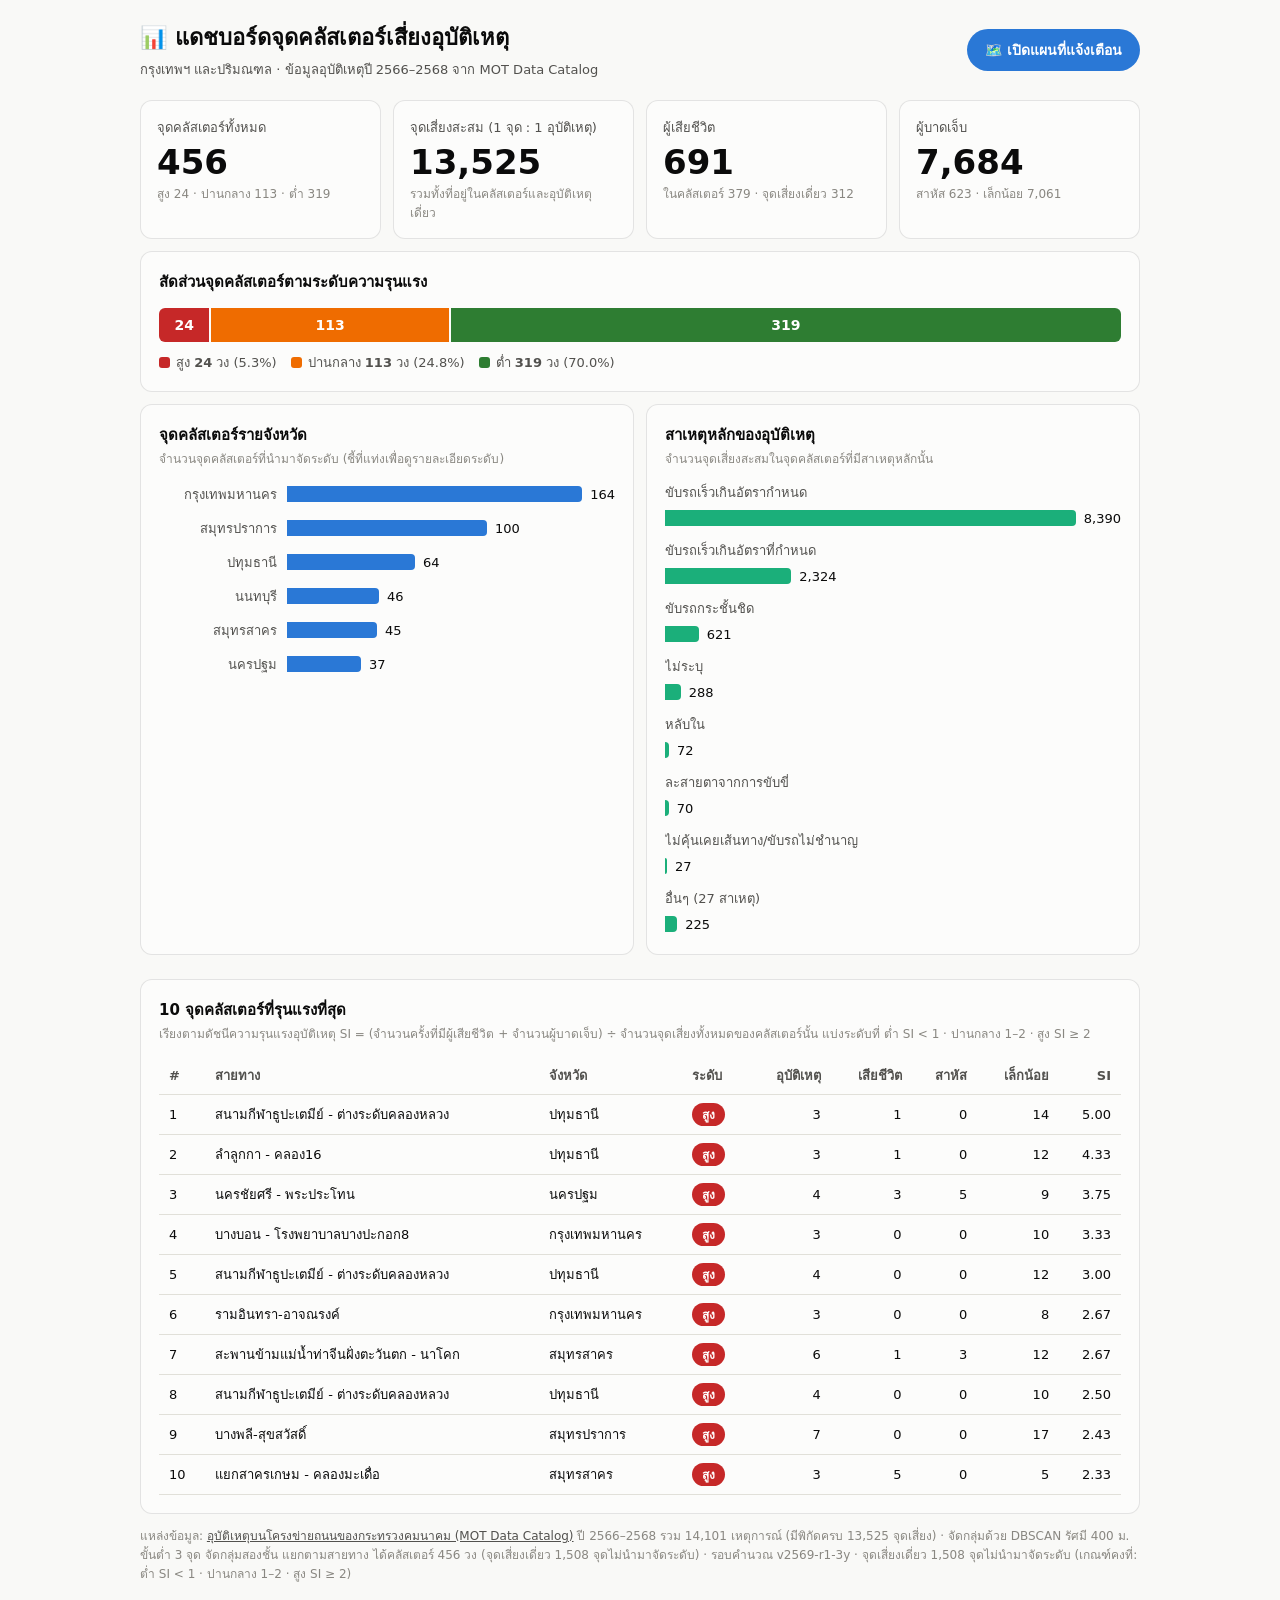
==== dashboard.html @ 395b98d1 "เปลี่ยนมาใช้ข้อมูล 3 ปีเป็นชุดเดียวของระบบ และอธิบายเกณฑ์แบ่งระดับใหม่ เว็บเหลือแผนที่เดียวใช้ข้อมูล" ====
<!DOCTYPE html>
<html lang="th">
<head>
  <meta charset="UTF-8">
  <meta name="viewport" content="width=device-width, initial-scale=1.0">
  <title>แดชบอร์ดจุดคลัสเตอร์เสี่ยงอุบัติเหตุ — กรุงเทพฯ และปริมณฑล</title>
  <link rel="stylesheet" href="css/dashboard.css">
  <!--
    ชุดข้อมูลที่ใช้: รอบ 3 ปี 2566-2568 (v2569-r1-3y, 456 คลัสเตอร์)
    ต้องตั้งค่าก่อนโหลด dashboard.js
  -->
  <script>
    window.RISK_DATA_URL = "data/risk_points_bkk_metro_3y.geojson";
  </script>
</head>
<body>
  <header class="page-header">
    <div>
      <h1>📊 แดชบอร์ดจุดคลัสเตอร์เสี่ยงอุบัติเหตุ</h1>
      <p class="subtitle">กรุงเทพฯ และปริมณฑล · ข้อมูลอุบัติเหตุปี 2566–2568 จาก MOT Data Catalog</p>
    </div>
    <a class="btn-map" href="index.html">🗺️ เปิดแผนที่แจ้งเตือน</a>
  </header>

  <main id="dashboard" class="hidden">
    <!-- แถว KPI -->
    <section class="kpi-row">
      <div class="stat-tile">
        <div class="stat-label">จุดคลัสเตอร์ทั้งหมด</div>
        <div class="stat-value" id="kpi-zones">–</div>
        <div class="stat-sub" id="kpi-zones-sub"></div>
      </div>
      <div class="stat-tile">
        <div class="stat-label">จุดเสี่ยงสะสม (1 จุด : 1 อุบัติเหตุ)</div>
        <div class="stat-value" id="kpi-accidents">–</div>
        <div class="stat-sub">รวมทั้งที่อยู่ในคลัสเตอร์และอุบัติเหตุเดี่ยว</div>
      </div>
      <div class="stat-tile">
        <div class="stat-label">ผู้เสียชีวิต</div>
        <div class="stat-value" id="kpi-deaths">–</div>
        <div class="stat-sub" id="kpi-deaths-sub"></div>
      </div>
      <div class="stat-tile">
        <div class="stat-label">ผู้บาดเจ็บ</div>
        <div class="stat-value" id="kpi-injured">–</div>
        <div class="stat-sub" id="kpi-injured-sub"></div>
      </div>
    </section>

    <!-- สัดส่วนระดับความเสี่ยง -->
    <section class="card">
      <h2>สัดส่วนจุดคลัสเตอร์ตามระดับความรุนแรง</h2>
      <div class="level-bar" id="level-bar"></div>
      <div class="legend" id="level-legend"></div>
    </section>

    <div class="two-col">
      <!-- จุดคลัสเตอร์รายจังหวัด -->
      <section class="card">
        <h2>จุดคลัสเตอร์รายจังหวัด</h2>
        <p class="card-note">จำนวนจุดคลัสเตอร์ที่นำมาจัดระดับ (ชี้ที่แท่งเพื่อดูรายละเอียดระดับ)</p>
        <div class="bar-chart" id="province-chart"></div>
      </section>

      <!-- สาเหตุยอดฮิต -->
      <section class="card">
        <h2>สาเหตุหลักของอุบัติเหตุ</h2>
        <p class="card-note">จำนวนจุดเสี่ยงสะสมในจุดคลัสเตอร์ที่มีสาเหตุหลักนั้น</p>
        <div class="bar-chart bar-chart--stacked-label" id="cause-chart"></div>
      </section>
    </div>

    <!-- ตาราง 10 อันดับ -->
    <section class="card">
      <h2>10 จุดคลัสเตอร์ที่รุนแรงที่สุด</h2>
      <p class="card-note">เรียงตามดัชนีความรุนแรงอุบัติเหตุ SI = (จำนวนครั้งที่มีผู้เสียชีวิต + จำนวนผู้บาดเจ็บ) ÷ จำนวนจุดเสี่ยงทั้งหมดของคลัสเตอร์นั้น แบ่งระดับที่ ต่ำ SI &lt; 1 · ปานกลาง 1–2 · สูง SI ≥ 2</p>
      <div class="table-wrap">
        <table id="top-table">
          <thead>
            <tr>
              <th>#</th><th>สายทาง</th><th>จังหวัด</th><th>ระดับ</th>
              <th class="num">อุบัติเหตุ</th><th class="num">เสียชีวิต</th>
              <th class="num">สาหัส</th><th class="num">เล็กน้อย</th><th class="num">SI</th>
            </tr>
          </thead>
          <tbody></tbody>
        </table>
      </div>
    </section>

    <footer class="page-footer">
      แหล่งข้อมูล: <a href="https://datagov.mot.go.th/dataset/roadaccident" target="_blank" rel="noopener">
      อุบัติเหตุบนโครงข่ายถนนของกระทรวงคมนาคม (MOT Data Catalog)</a> ปี 2566–2568 รวม 14,101 เหตุการณ์
      (มีพิกัดครบ 13,525 จุดเสี่ยง) · จัดกลุ่มด้วย DBSCAN รัศมี 400 ม. ขั้นต่ำ 3 จุด
      จัดกลุ่มสองชั้น แยกตามสายทาง ได้คลัสเตอร์ 456 วง (จุดเสี่ยงเดี่ยว 1,508 จุดไม่นำมาจัดระดับ)<span id="calib-note"></span>
    </footer>
  </main>

  <div id="load-error" class="load-msg hidden"></div>
  <div id="loading" class="load-msg">กำลังโหลดข้อมูล...</div>
  <div id="tooltip" class="tooltip hidden" role="status"></div>

  <script src="js/dashboard.js?v=11"></script>
</body>
</html>
---- css/dashboard.css ----
/* โทเคนสี: สลับ light/dark ที่เดียว ตัวคอมโพเนนต์อ้างตามบทบาท ไม่อ้าง hex ตรงๆ */
:root {
  --page: #f9f9f7;
  --surface: #fcfcfb;
  --ink: #0b0b0b;
  --ink-2: #52514e;
  --muted: #898781;
  --hairline: #e1e0d9;
  --border: rgba(11, 11, 11, 0.1);
  --series-1: #2a78d6;   /* กราฟจังหวัด */
  --series-2: #1baf7a;   /* กราฟสาเหตุ */
  --track: #f0efec;
  /* สีระดับความเสี่ยง = สี status เดียวกับแผนที่ ใช้คู่กับป้าย+ตัวเลขเสมอ */
  --risk-high: #c62828;
  --risk-medium: #ef6c00;
  --risk-low: #2e7d32;
}
@media (prefers-color-scheme: dark) {
  :root {
    --page: #0d0d0d;
    --surface: #1a1a19;
    --ink: #ffffff;
    --ink-2: #c3c2b7;
    --muted: #898781;
    --hairline: #2c2c2a;
    --border: rgba(255, 255, 255, 0.1);
    --series-1: #3987e5;
    --series-2: #199e70;
    --track: #2c2c2a;
  }
}

* { margin: 0; padding: 0; box-sizing: border-box; }

body {
  background: var(--page);
  color: var(--ink);
  font-family: system-ui, -apple-system, "Segoe UI", "Leelawadee UI", Tahoma, sans-serif;
  padding: 20px clamp(12px, 4vw, 40px) 40px;
  max-width: 1080px;
  margin: 0 auto;
}

.page-header {
  display: flex;
  flex-wrap: wrap;
  gap: 12px;
  align-items: center;
  justify-content: space-between;
  margin-bottom: 20px;
}
.page-header h1 { font-size: 22px; }
.subtitle { color: var(--ink-2); font-size: 13px; margin-top: 4px; }
.btn-map {
  background: var(--series-1);
  color: #fff;
  text-decoration: none;
  padding: 10px 18px;
  border-radius: 22px;
  font-size: 14px;
  font-weight: 600;
  white-space: nowrap;
}

/* ---------- stat tiles ---------- */
.kpi-row {
  display: grid;
  grid-template-columns: repeat(auto-fit, minmax(190px, 1fr));
  gap: 12px;
  margin-bottom: 12px;
}
.stat-tile {
  background: var(--surface);
  border: 1px solid var(--border);
  border-radius: 12px;
  padding: 16px;
}
.stat-label { font-size: 13px; color: var(--ink-2); }
.stat-value { font-size: 34px; font-weight: 600; margin: 4px 0 2px; }
.stat-sub { font-size: 12px; color: var(--muted); }

/* ---------- cards ---------- */
.card {
  background: var(--surface);
  border: 1px solid var(--border);
  border-radius: 12px;
  padding: 18px;
  margin-bottom: 12px;
}
.card h2 { font-size: 15px; margin-bottom: 2px; }
.card-note { font-size: 12px; color: var(--muted); margin-bottom: 14px; }

.two-col {
  display: grid;
  grid-template-columns: 1fr 1fr;
  gap: 12px;
  margin-bottom: 12px;
}
@media (max-width: 760px) { .two-col { grid-template-columns: 1fr; } }

/* ---------- แถบสัดส่วนระดับ (stacked bar) ---------- */
.level-bar {
  display: flex;
  gap: 2px; /* surface gap คั่นแต่ละท่อน */
  height: 34px;
  border-radius: 6px;
  overflow: hidden;
  margin: 14px 0 10px;
}
.level-seg {
  display: flex;
  align-items: center;
  justify-content: center;
  font-size: 14px;
  font-weight: 600;
  min-width: 2px;
}

.legend { display: flex; flex-wrap: wrap; gap: 14px; font-size: 13px; color: var(--ink-2); }
.legend .swatch {
  display: inline-block;
  width: 11px; height: 11px;
  border-radius: 3px;
  margin-right: 6px;
  vertical-align: -1px;
}

/* ---------- กราฟแท่งแนวนอน ---------- */
.bar-chart { display: flex; flex-direction: column; gap: 10px; }

.bar-row { display: grid; grid-template-columns: 118px 1fr; gap: 10px; align-items: center; }
.bar-row .bar-label {
  font-size: 13px;
  color: var(--ink-2);
  text-align: right;
  overflow: hidden;
  text-overflow: ellipsis;
  white-space: nowrap;
}

/* เลย์เอาต์ป้ายอยู่เหนือแท่ง สำหรับชื่อยาวๆ (สาเหตุ) */
.bar-chart--stacked-label .bar-row { grid-template-columns: 1fr; gap: 3px; }
.bar-chart--stacked-label .bar-label { text-align: left; }

.bar-track { display: flex; align-items: center; gap: 8px; min-height: 24px; }
.bar-fill {
  height: 16px;
  border-radius: 0 4px 4px 0; /* ปลายมน 4px ฝั่งข้อมูล ฐานเหลี่ยม */
  min-width: 2px;
  transition: opacity 0.15s;
}
.bar-row:hover .bar-fill { opacity: 0.8; }
.bar-value { font-size: 13px; color: var(--ink); font-variant-numeric: tabular-nums; }

/* ---------- ตาราง ---------- */
.table-wrap { overflow-x: auto; }
table { border-collapse: collapse; width: 100%; font-size: 13px; }
th, td { padding: 8px 10px; text-align: left; border-bottom: 1px solid var(--hairline); }
th { color: var(--ink-2); font-weight: 600; white-space: nowrap; }
td.num, th.num { text-align: right; font-variant-numeric: tabular-nums; }
tbody tr:hover { background: var(--track); }

.level-chip {
  display: inline-block;
  padding: 2px 10px;
  border-radius: 12px;
  color: #fff;
  font-size: 12px;
  font-weight: 600;
  white-space: nowrap;
}

/* ---------- tooltip ---------- */
.tooltip {
  position: fixed;
  background: var(--surface);
  color: var(--ink);
  border: 1px solid var(--border);
  border-radius: 8px;
  box-shadow: 0 4px 14px rgba(0, 0, 0, 0.25);
  padding: 10px 12px;
  font-size: 12.5px;
  line-height: 1.6;
  pointer-events: none;
  z-index: 100;
  max-width: 260px;
}

.page-footer { font-size: 12px; color: var(--muted); margin-top: 8px; }
.page-footer a { color: var(--ink-2); }

.load-msg { text-align: center; padding: 60px 20px; color: var(--ink-2); }

.hidden { display: none !important; }
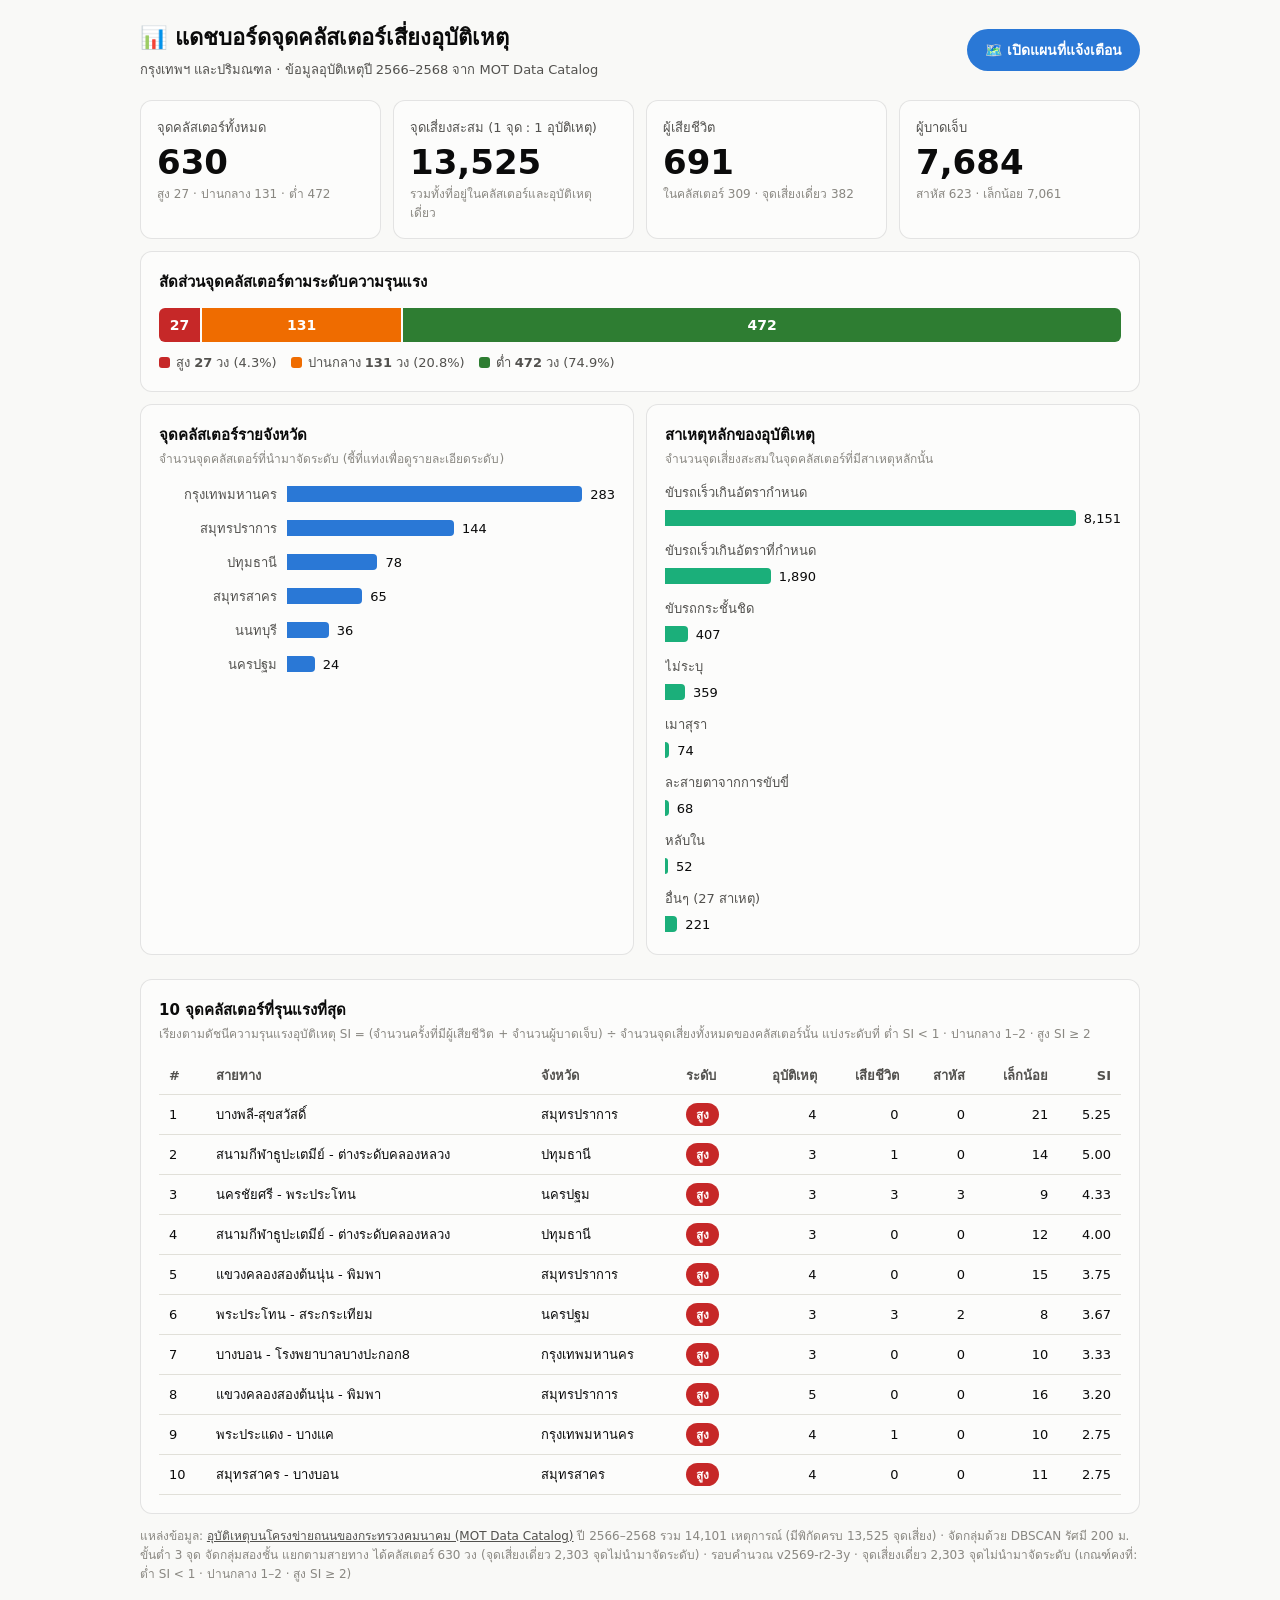
==== commit e8b18e80: "ชุด 3 ปี: eps 400 → 200 ม. ตามข้อศอก sorted 3-dist (Ester 1996) — รอบ v2569-r2-3y 630 คลัสเตอร์ - ข้" ====
--- a/dashboard.html
+++ b/dashboard.html
@@ -5,10 +5,7 @@
   <meta name="viewport" content="width=device-width, initial-scale=1.0">
   <title>แดชบอร์ดจุดคลัสเตอร์เสี่ยงอุบัติเหตุ — กรุงเทพฯ และปริมณฑล</title>
   <link rel="stylesheet" href="css/dashboard.css">
-  <!--
-    ชุดข้อมูลที่ใช้: รอบ 3 ปี 2566-2568 (v2569-r1-3y, 456 คลัสเตอร์)
-    ต้องตั้งค่าก่อนโหลด dashboard.js
-  -->
+  <!-- ชุดข้อมูลที่ใช้: รอบ 3 ปี 2566-2568 (v2569-r2-3y, eps 200 ม., 630 คลัสเตอร์) ต้องตั้งค่าก่อนโหลด ... -->
   <script>
     window.RISK_DATA_URL = "data/risk_points_bkk_metro_3y.geojson";
   </script>
@@ -91,8 +88,8 @@
     <footer class="page-footer">
       แหล่งข้อมูล: <a href="https://datagov.mot.go.th/dataset/roadaccident" target="_blank" rel="noopener">
       อุบัติเหตุบนโครงข่ายถนนของกระทรวงคมนาคม (MOT Data Catalog)</a> ปี 2566–2568 รวม 14,101 เหตุการณ์
-      (มีพิกัดครบ 13,525 จุดเสี่ยง) · จัดกลุ่มด้วย DBSCAN รัศมี 400 ม. ขั้นต่ำ 3 จุด
-      จัดกลุ่มสองชั้น แยกตามสายทาง ได้คลัสเตอร์ 456 วง (จุดเสี่ยงเดี่ยว 1,508 จุดไม่นำมาจัดระดับ)<span id="calib-note"></span>
+      (มีพิกัดครบ 13,525 จุดเสี่ยง) · จัดกลุ่มด้วย DBSCAN รัศมี 200 ม. ขั้นต่ำ 3 จุด
+      จัดกลุ่มสองชั้น แยกตามสายทาง ได้คลัสเตอร์ 630 วง (จุดเสี่ยงเดี่ยว 2,303 จุดไม่นำมาจัดระดับ)<span id="calib-note"></span>
     </footer>
   </main>
 
@@ -100,6 +97,6 @@
   <div id="loading" class="load-msg">กำลังโหลดข้อมูล...</div>
   <div id="tooltip" class="tooltip hidden" role="status"></div>
 
-  <script src="js/dashboard.js?v=11"></script>
+  <script src="js/dashboard.js?v=12"></script>
 </body>
 </html>
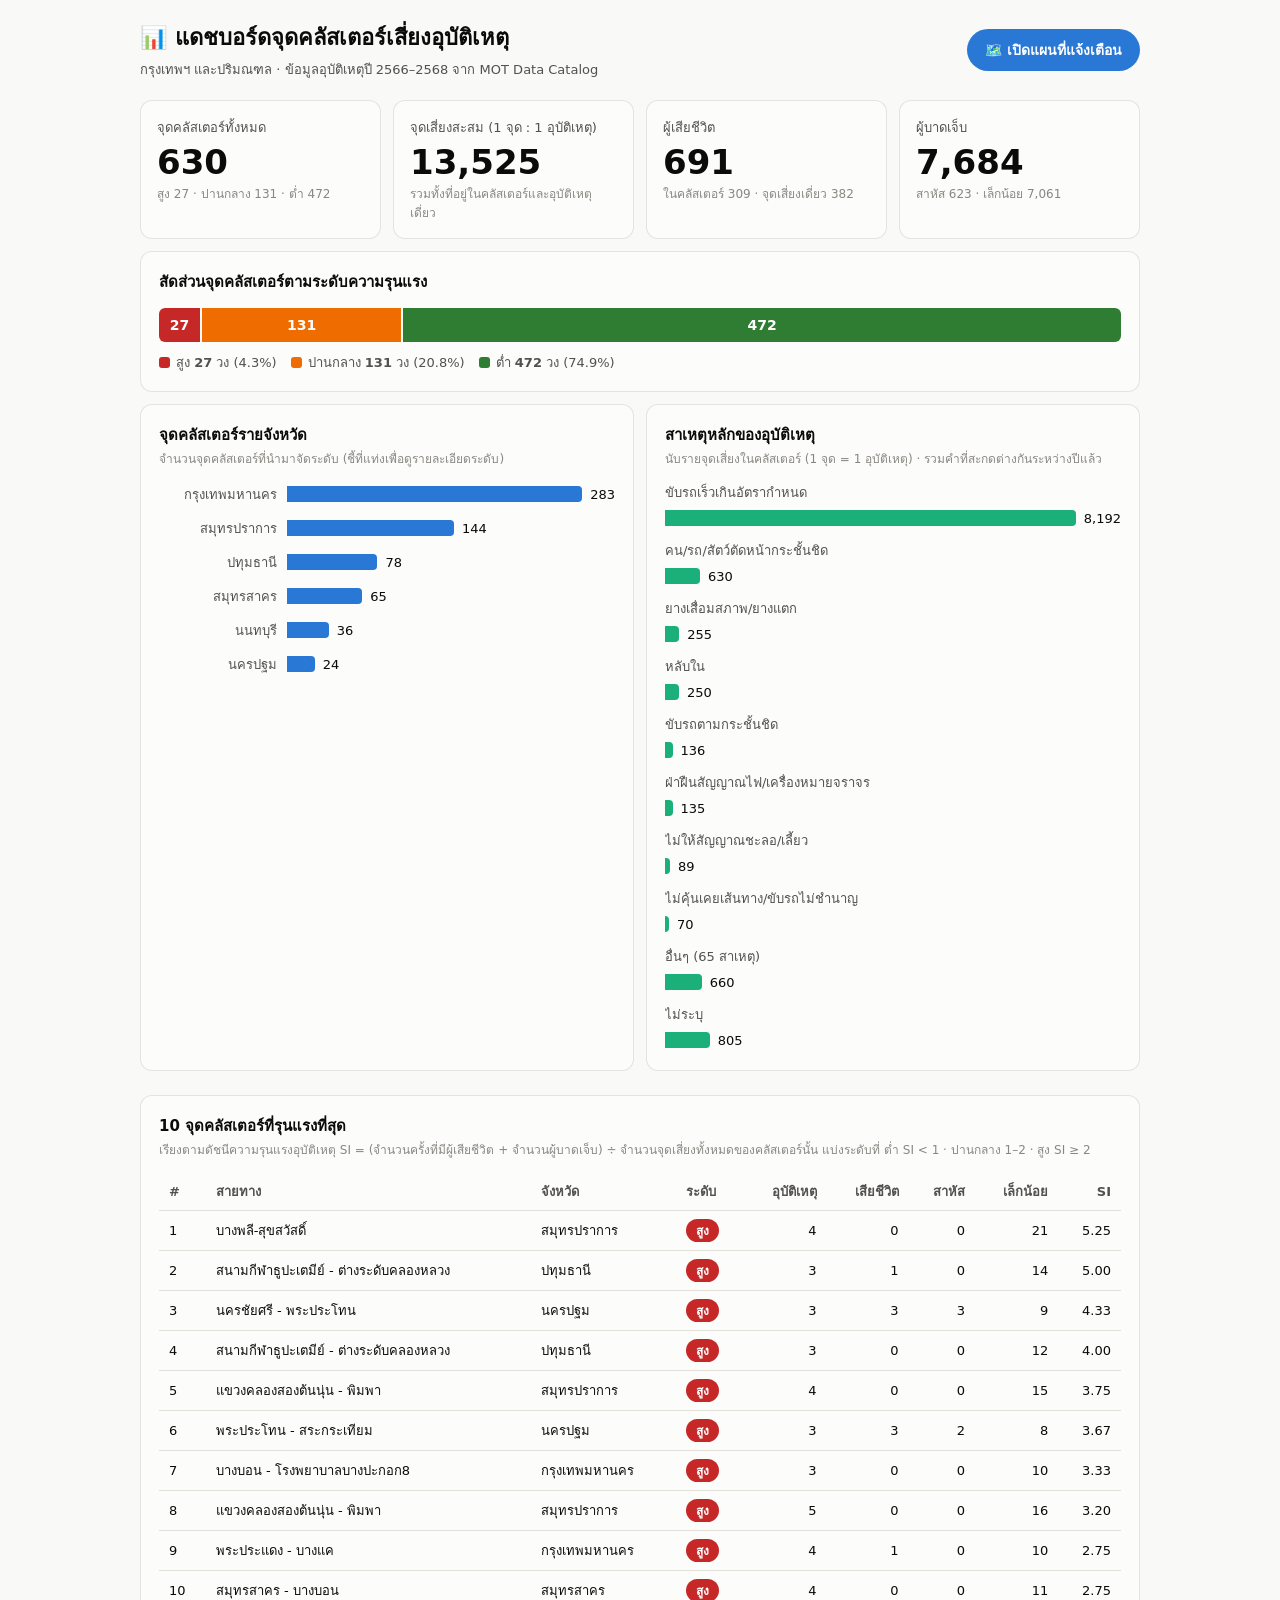
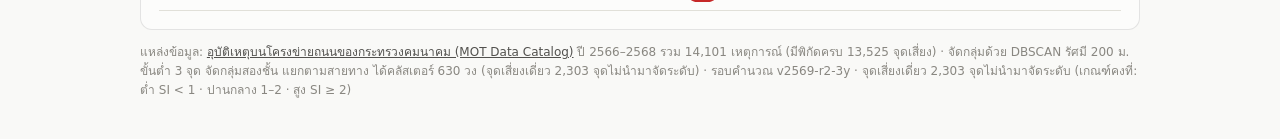
==== commit e7ec77fd: "แดชบอร์ด: กราฟสาเหตุนับรายจุดเสี่ยงให้ตรงกับตารางที่ 4-7 เดิมนับรายคลัสเตอร์ (ยกจำนวนจุดทั้งคลัสเตอร" ====
--- a/dashboard.html
+++ b/dashboard.html
@@ -62,7 +62,7 @@
       <!-- สาเหตุยอดฮิต -->
       <section class="card">
         <h2>สาเหตุหลักของอุบัติเหตุ</h2>
-        <p class="card-note">จำนวนจุดเสี่ยงสะสมในจุดคลัสเตอร์ที่มีสาเหตุหลักนั้น</p>
+        <p class="card-note" id="cause-note">นับรายจุดเสี่ยงในคลัสเตอร์ (1 จุด = 1 อุบัติเหตุ) · รวมคำที่สะกดต่างกันระหว่างปีแล้ว</p>
         <div class="bar-chart bar-chart--stacked-label" id="cause-chart"></div>
       </section>
     </div>
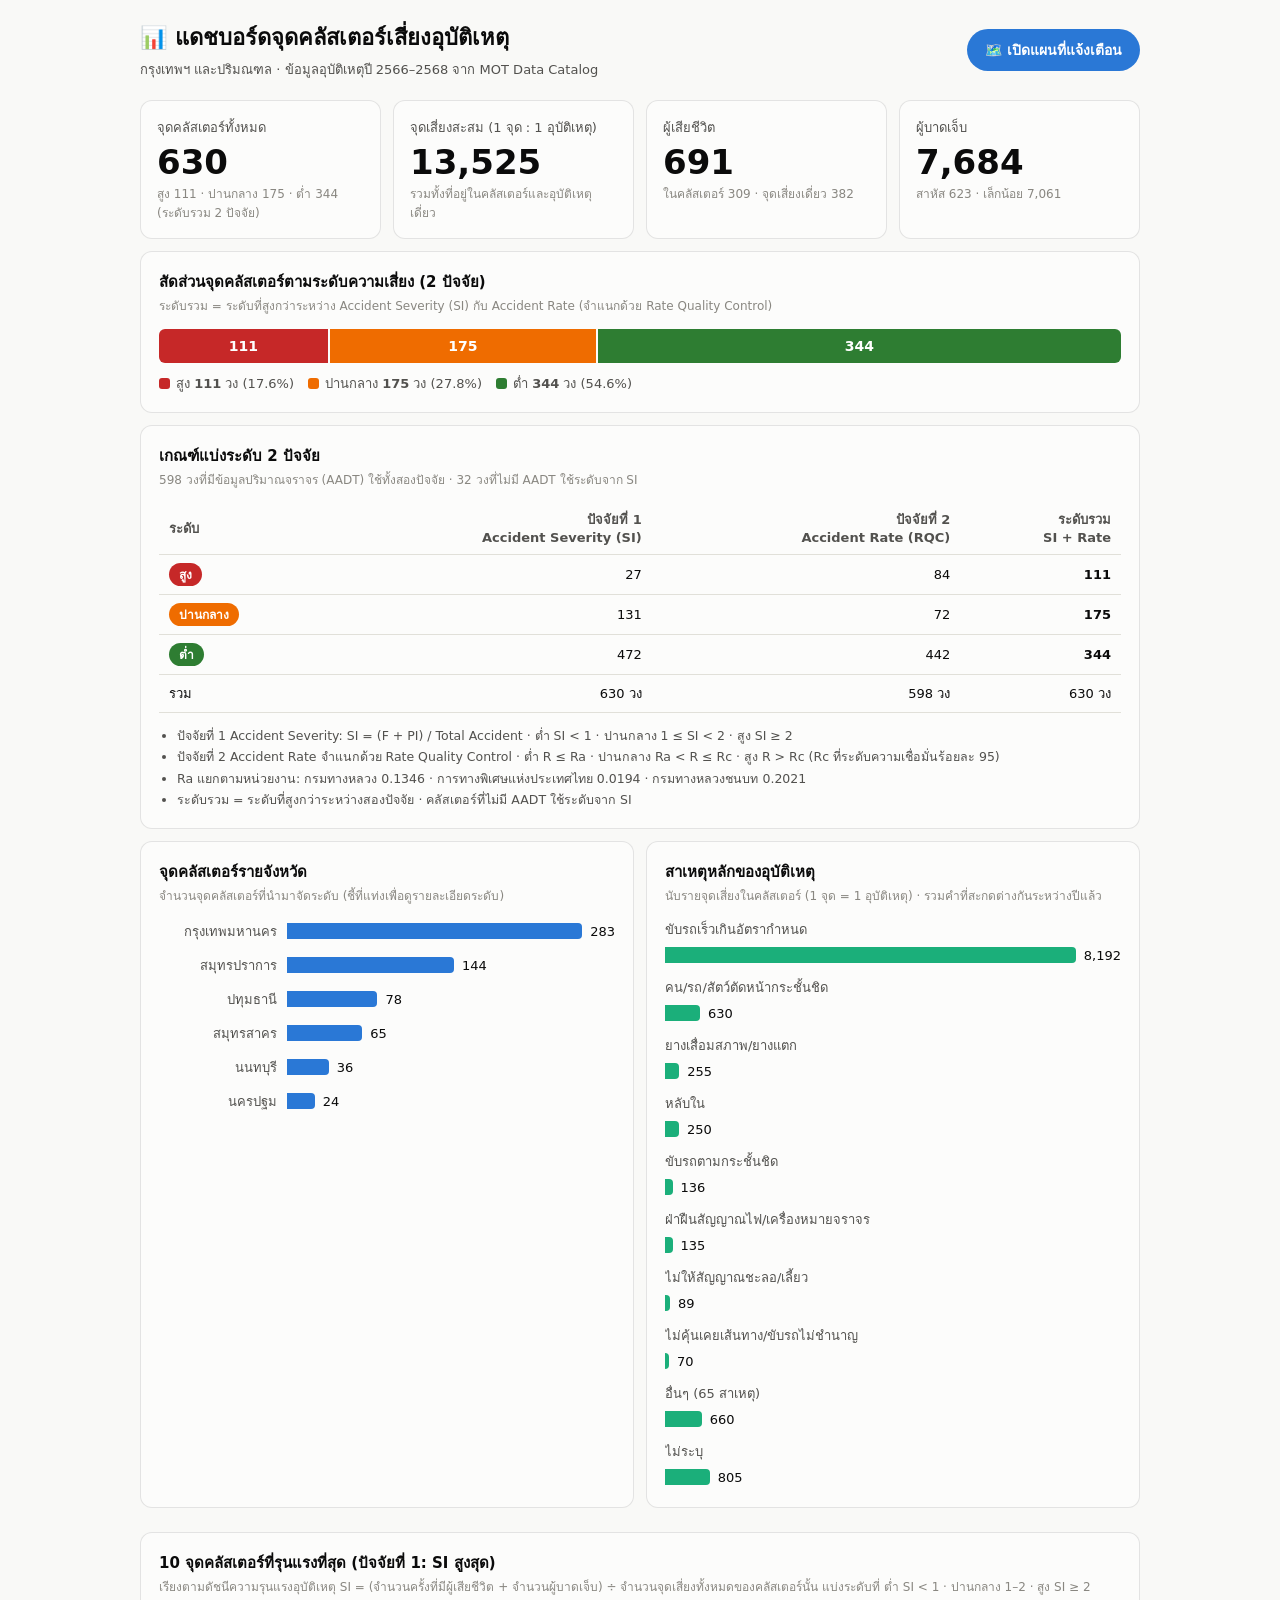
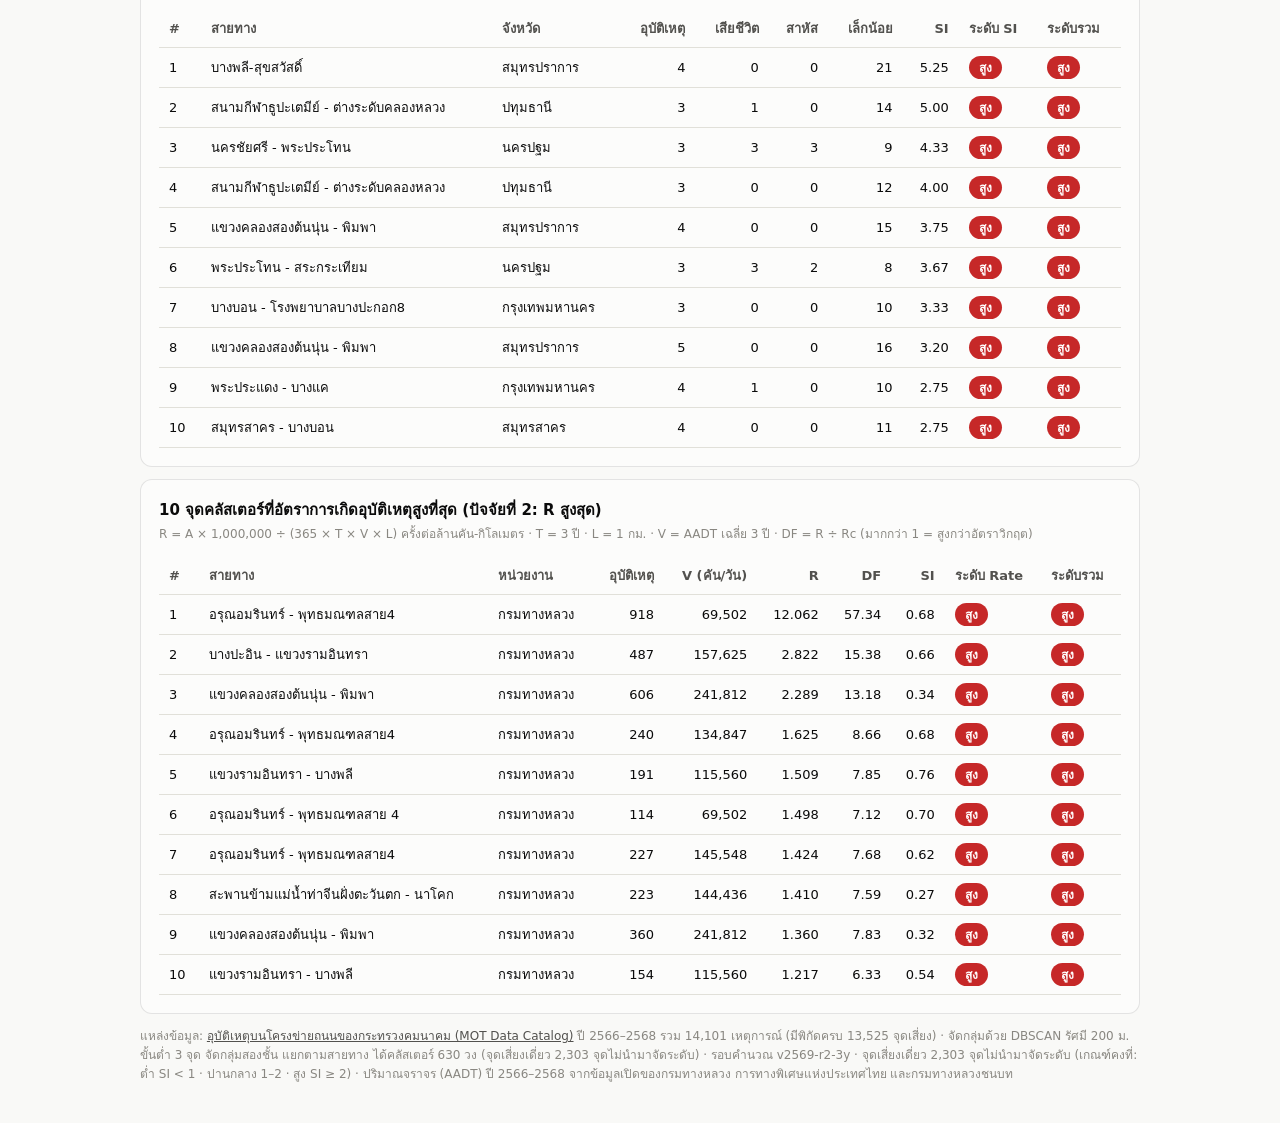
==== commit b15e1674: "แดชบอร์ด: แสดงระดับความเสี่ยง 2 ปัจจัย (SI + Accident Rate จำแนกด้วย Rate Quality Control) - แถบสัดส" ====
--- a/dashboard.html
+++ b/dashboard.html
@@ -4,7 +4,7 @@
   <meta charset="UTF-8">
   <meta name="viewport" content="width=device-width, initial-scale=1.0">
   <title>แดชบอร์ดจุดคลัสเตอร์เสี่ยงอุบัติเหตุ — กรุงเทพฯ และปริมณฑล</title>
-  <link rel="stylesheet" href="css/dashboard.css">
+  <link rel="stylesheet" href="css/dashboard.css?v=2">
   <!-- ชุดข้อมูลที่ใช้: รอบ 3 ปี 2566-2568 (v2569-r2-3y, eps 200 ม., 630 คลัสเตอร์) ต้องตั้งค่าก่อนโหลด ... -->
   <script>
     window.RISK_DATA_URL = "data/risk_points_bkk_metro_3y.geojson";
@@ -44,11 +44,32 @@
       </div>
     </section>
 
-    <!-- สัดส่วนระดับความเสี่ยง -->
+    <!-- สัดส่วนระดับความเสี่ยง (ระดับรวม 2 ปัจจัย) -->
     <section class="card">
-      <h2>สัดส่วนจุดคลัสเตอร์ตามระดับความรุนแรง</h2>
+      <h2>สัดส่วนจุดคลัสเตอร์ตามระดับความเสี่ยง (2 ปัจจัย)</h2>
+      <p class="card-note" id="level-note">ระดับรวม = ระดับที่สูงกว่าระหว่าง Accident Severity (SI) กับ Accident Rate (จำแนกด้วย Rate Quality Control)</p>
       <div class="level-bar" id="level-bar"></div>
       <div class="legend" id="level-legend"></div>
+    </section>
+
+    <!-- เปรียบเทียบเกณฑ์ -->
+    <section class="card" id="method-card">
+      <h2>เกณฑ์แบ่งระดับ 2 ปัจจัย</h2>
+      <p class="card-note" id="method-note"></p>
+      <div class="table-wrap">
+        <table id="method-table">
+          <thead>
+            <tr>
+              <th>ระดับ</th>
+              <th class="num">ปัจจัยที่ 1<br>Accident Severity (SI)</th>
+              <th class="num">ปัจจัยที่ 2<br>Accident Rate (RQC)</th>
+              <th class="num">ระดับรวม<br>SI + Rate</th>
+            </tr>
+          </thead>
+          <tbody></tbody>
+        </table>
+      </div>
+      <ul class="method-list" id="method-list"></ul>
     </section>
 
     <div class="two-col">
@@ -69,15 +90,35 @@
 
     <!-- ตาราง 10 อันดับ -->
     <section class="card">
-      <h2>10 จุดคลัสเตอร์ที่รุนแรงที่สุด</h2>
+      <h2>10 จุดคลัสเตอร์ที่รุนแรงที่สุด (ปัจจัยที่ 1: SI สูงสุด)</h2>
       <p class="card-note">เรียงตามดัชนีความรุนแรงอุบัติเหตุ SI = (จำนวนครั้งที่มีผู้เสียชีวิต + จำนวนผู้บาดเจ็บ) ÷ จำนวนจุดเสี่ยงทั้งหมดของคลัสเตอร์นั้น แบ่งระดับที่ ต่ำ SI &lt; 1 · ปานกลาง 1–2 · สูง SI ≥ 2</p>
       <div class="table-wrap">
         <table id="top-table">
           <thead>
             <tr>
-              <th>#</th><th>สายทาง</th><th>จังหวัด</th><th>ระดับ</th>
+              <th>#</th><th>สายทาง</th><th>จังหวัด</th>
               <th class="num">อุบัติเหตุ</th><th class="num">เสียชีวิต</th>
               <th class="num">สาหัส</th><th class="num">เล็กน้อย</th><th class="num">SI</th>
+              <th>ระดับ SI</th><th>ระดับรวม</th>
+            </tr>
+          </thead>
+          <tbody></tbody>
+        </table>
+      </div>
+    </section>
+
+    <!-- ตาราง 10 อันดับ Accident Rate -->
+    <section class="card" id="rate-card">
+      <h2>10 จุดคลัสเตอร์ที่อัตราการเกิดอุบัติเหตุสูงที่สุด (ปัจจัยที่ 2: R สูงสุด)</h2>
+      <p class="card-note">R = A × 1,000,000 ÷ (365 × T × V × L) ครั้งต่อล้านคัน-กิโลเมตร · T = 3 ปี · L = 1 กม. · V = AADT เฉลี่ย 3 ปี · DF = R ÷ Rc (มากกว่า 1 = สูงกว่าอัตราวิกฤต)</p>
+      <div class="table-wrap">
+        <table id="rate-table">
+          <thead>
+            <tr>
+              <th>#</th><th>สายทาง</th><th>หน่วยงาน</th>
+              <th class="num">อุบัติเหตุ</th><th class="num">V (คัน/วัน)</th>
+              <th class="num">R</th><th class="num">DF</th><th class="num">SI</th>
+              <th>ระดับ Rate</th><th>ระดับรวม</th>
             </tr>
           </thead>
           <tbody></tbody>
@@ -90,6 +131,7 @@
       อุบัติเหตุบนโครงข่ายถนนของกระทรวงคมนาคม (MOT Data Catalog)</a> ปี 2566–2568 รวม 14,101 เหตุการณ์
       (มีพิกัดครบ 13,525 จุดเสี่ยง) · จัดกลุ่มด้วย DBSCAN รัศมี 200 ม. ขั้นต่ำ 3 จุด
       จัดกลุ่มสองชั้น แยกตามสายทาง ได้คลัสเตอร์ 630 วง (จุดเสี่ยงเดี่ยว 2,303 จุดไม่นำมาจัดระดับ)<span id="calib-note"></span>
+      · ปริมาณจราจร (AADT) ปี 2566–2568 จากข้อมูลเปิดของกรมทางหลวง การทางพิเศษแห่งประเทศไทย และกรมทางหลวงชนบท
     </footer>
   </main>
 
@@ -97,6 +139,6 @@
   <div id="loading" class="load-msg">กำลังโหลดข้อมูล...</div>
   <div id="tooltip" class="tooltip hidden" role="status"></div>
 
-  <script src="js/dashboard.js?v=12"></script>
+  <script src="js/dashboard.js?v=13"></script>
 </body>
 </html>
--- a/css/dashboard.css
+++ b/css/dashboard.css
@@ -186,6 +186,9 @@
   max-width: 260px;
 }
 
+.method-list { margin: 12px 0 0 18px; font-size: 12.5px; color: var(--ink-2); line-height: 1.7; }
+#method-table th.num { white-space: normal; line-height: 1.35; }
+
 .page-footer { font-size: 12px; color: var(--muted); margin-top: 8px; }
 .page-footer a { color: var(--ink-2); }
 
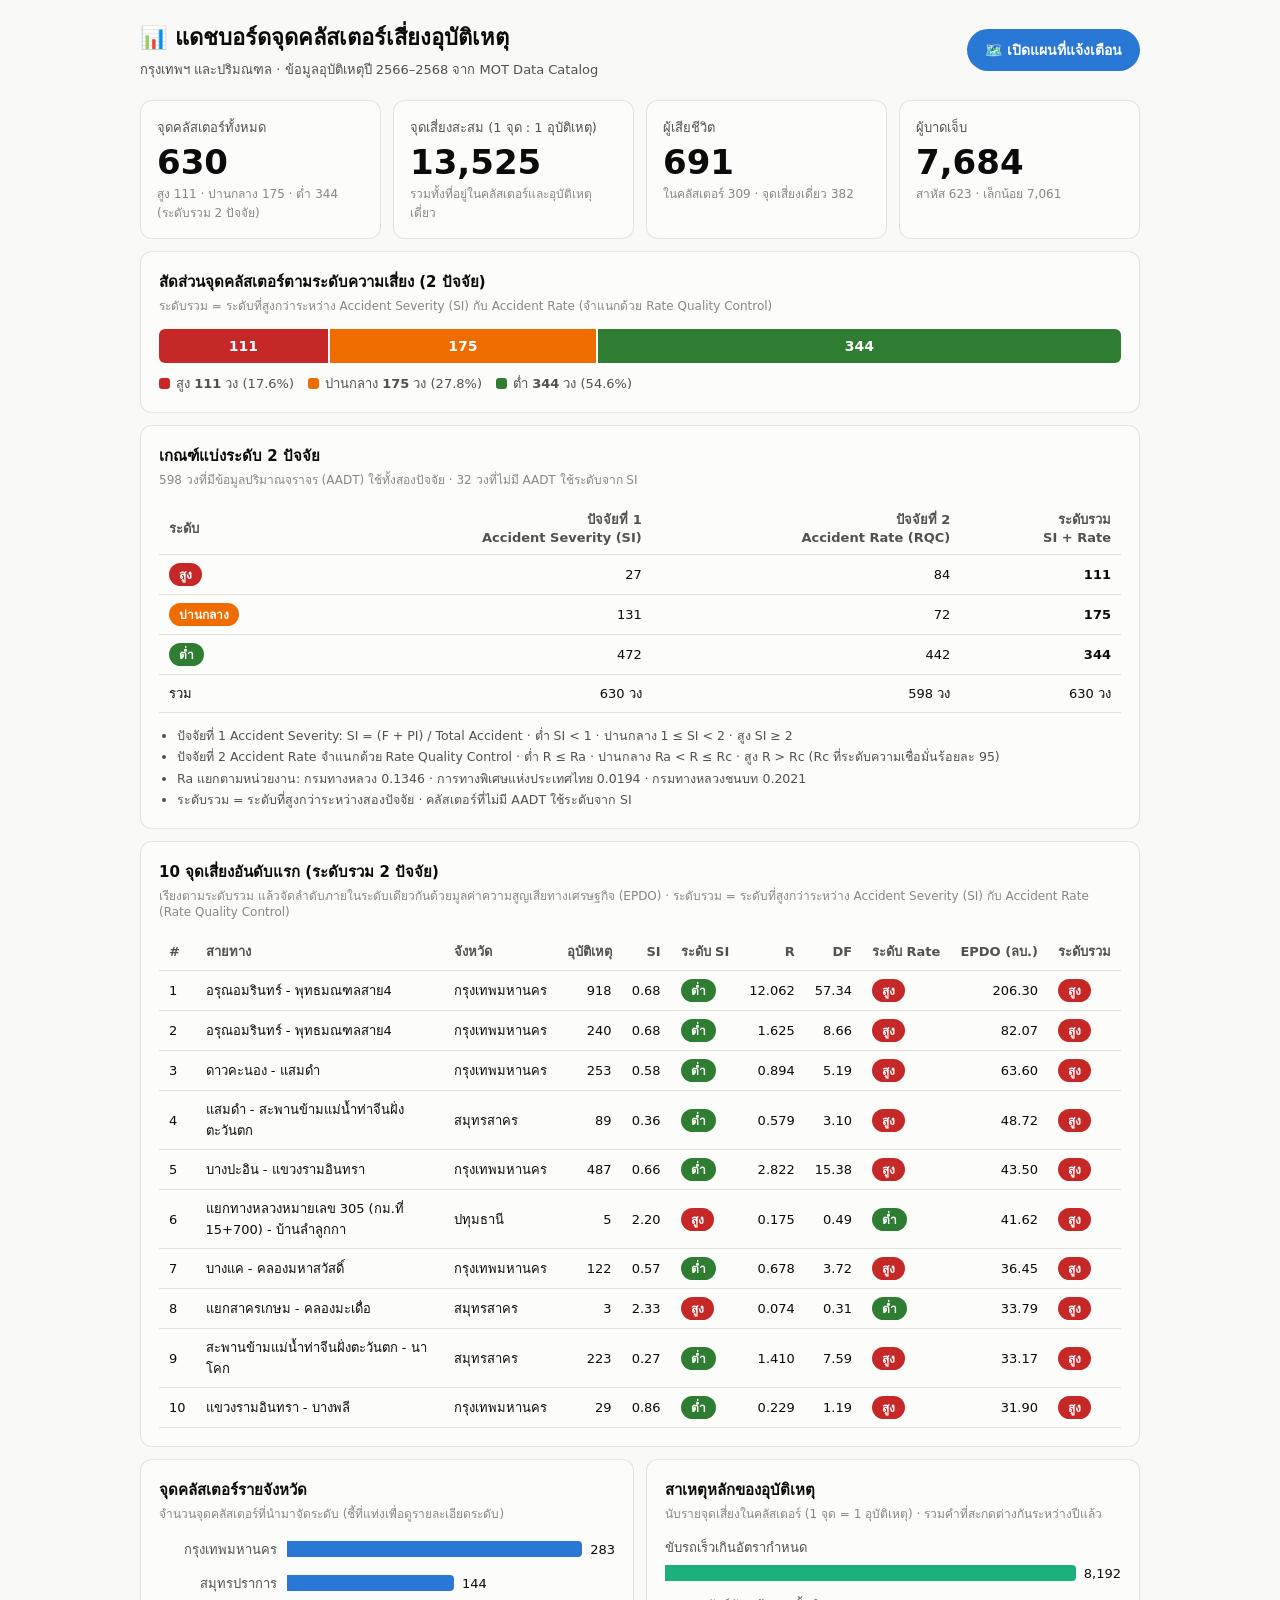
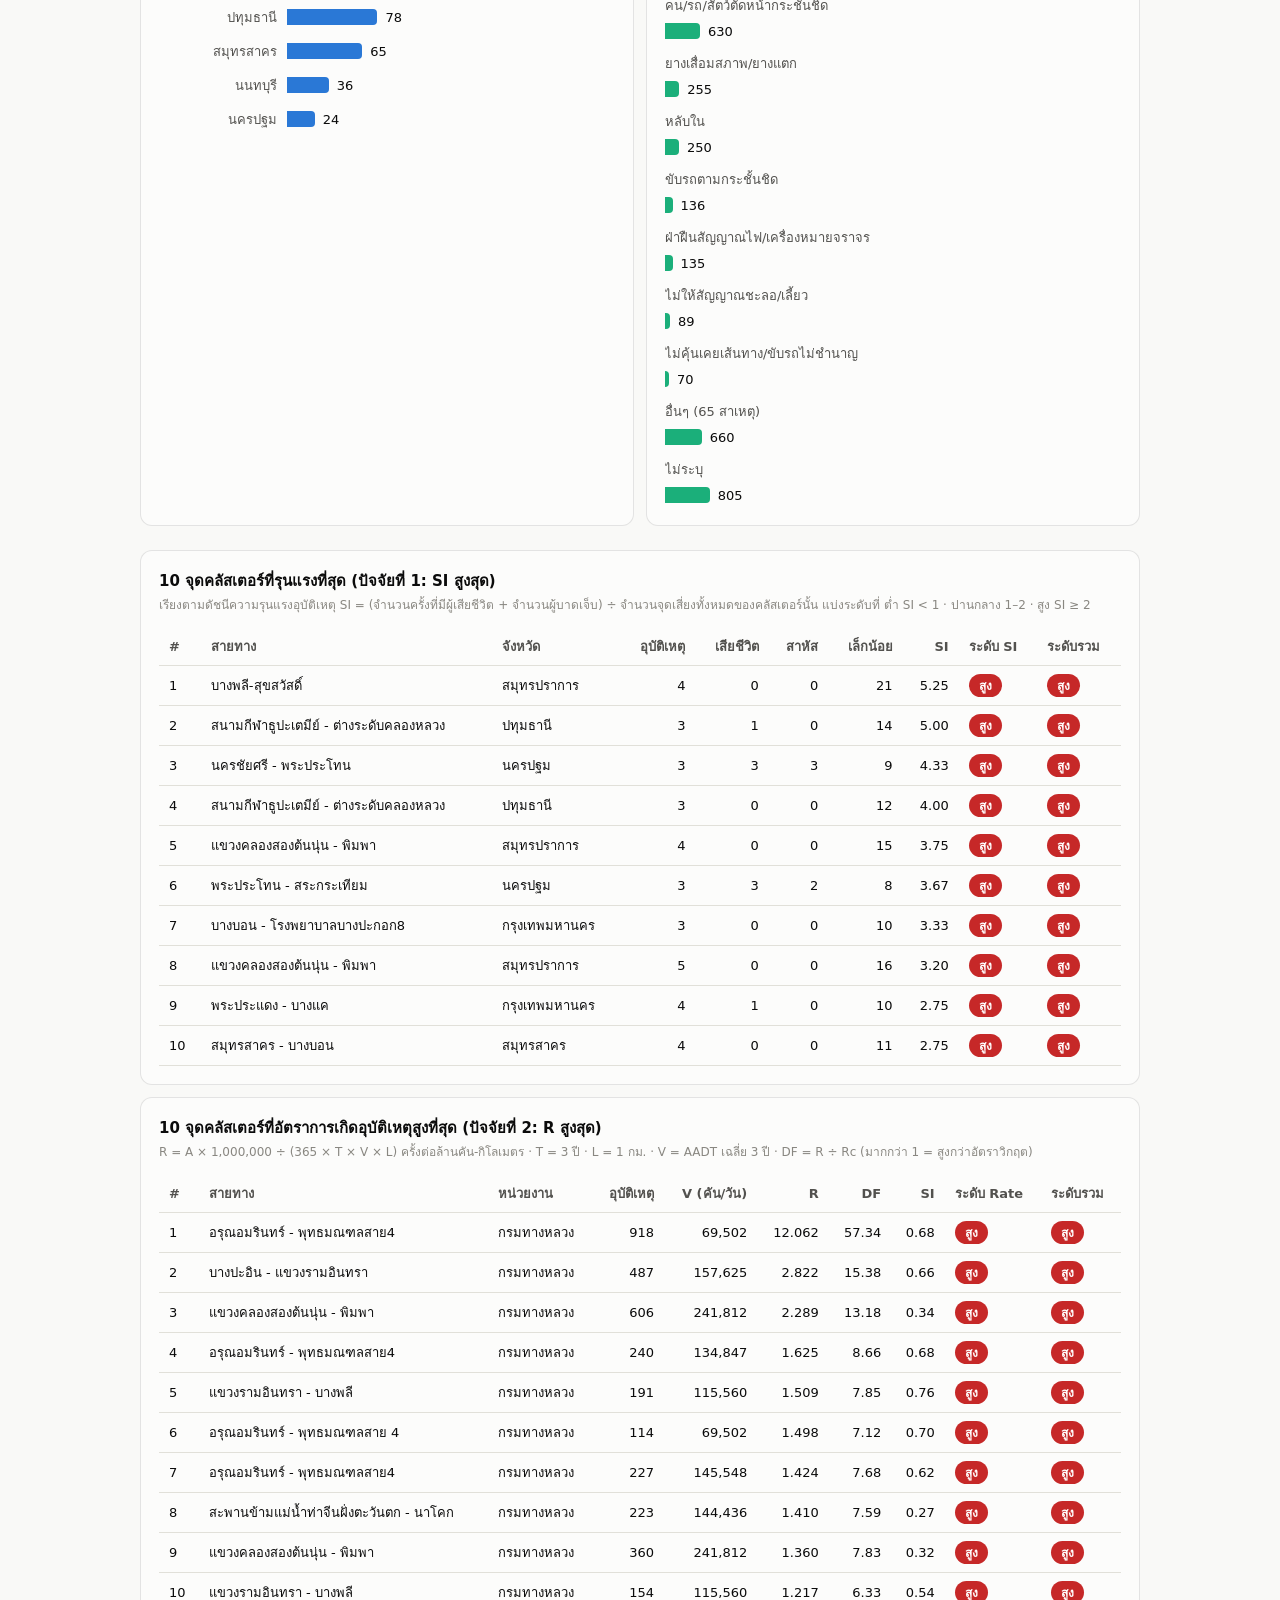
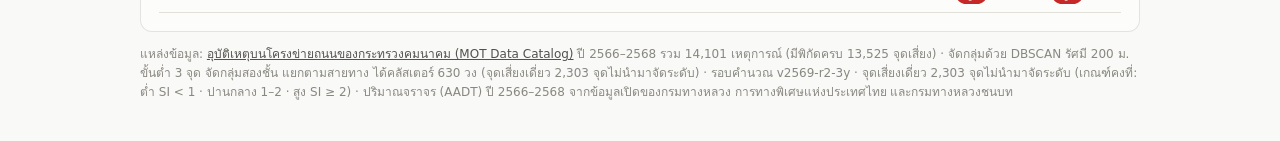
==== commit 7c18e2f1: "ระดับความเสี่ยง 2 ปัจจัยทั้งระบบ: แผนที่ เสียงเตือน และแดชบอร์ดใช้ระดับรวม SI + Accident Rate (RQC) " ====
--- a/dashboard.html
+++ b/dashboard.html
@@ -72,6 +72,26 @@
       <ul class="method-list" id="method-list"></ul>
     </section>
 
+    <!-- ตาราง 10 อันดับ ระดับรวม -->
+    <section class="card" id="combined-card">
+      <h2>10 จุดเสี่ยงอันดับแรก (ระดับรวม 2 ปัจจัย)</h2>
+      <p class="card-note">เรียงตามระดับรวม แล้วจัดลำดับภายในระดับเดียวกันด้วยมูลค่าความสูญเสียทางเศรษฐกิจ (EPDO) ·
+        ระดับรวม = ระดับที่สูงกว่าระหว่าง Accident Severity (SI) กับ Accident Rate (Rate Quality Control)</p>
+      <div class="table-wrap">
+        <table id="combined-table">
+          <thead>
+            <tr>
+              <th>#</th><th>สายทาง</th><th>จังหวัด</th>
+              <th class="num">อุบัติเหตุ</th><th class="num">SI</th><th>ระดับ SI</th>
+              <th class="num">R</th><th class="num">DF</th><th>ระดับ Rate</th>
+              <th class="num">EPDO (ลบ.)</th><th>ระดับรวม</th>
+            </tr>
+          </thead>
+          <tbody></tbody>
+        </table>
+      </div>
+    </section>
+
     <div class="two-col">
       <!-- จุดคลัสเตอร์รายจังหวัด -->
       <section class="card">
@@ -139,6 +159,6 @@
   <div id="loading" class="load-msg">กำลังโหลดข้อมูล...</div>
   <div id="tooltip" class="tooltip hidden" role="status"></div>
 
-  <script src="js/dashboard.js?v=13"></script>
+  <script src="js/dashboard.js?v=14"></script>
 </body>
 </html>
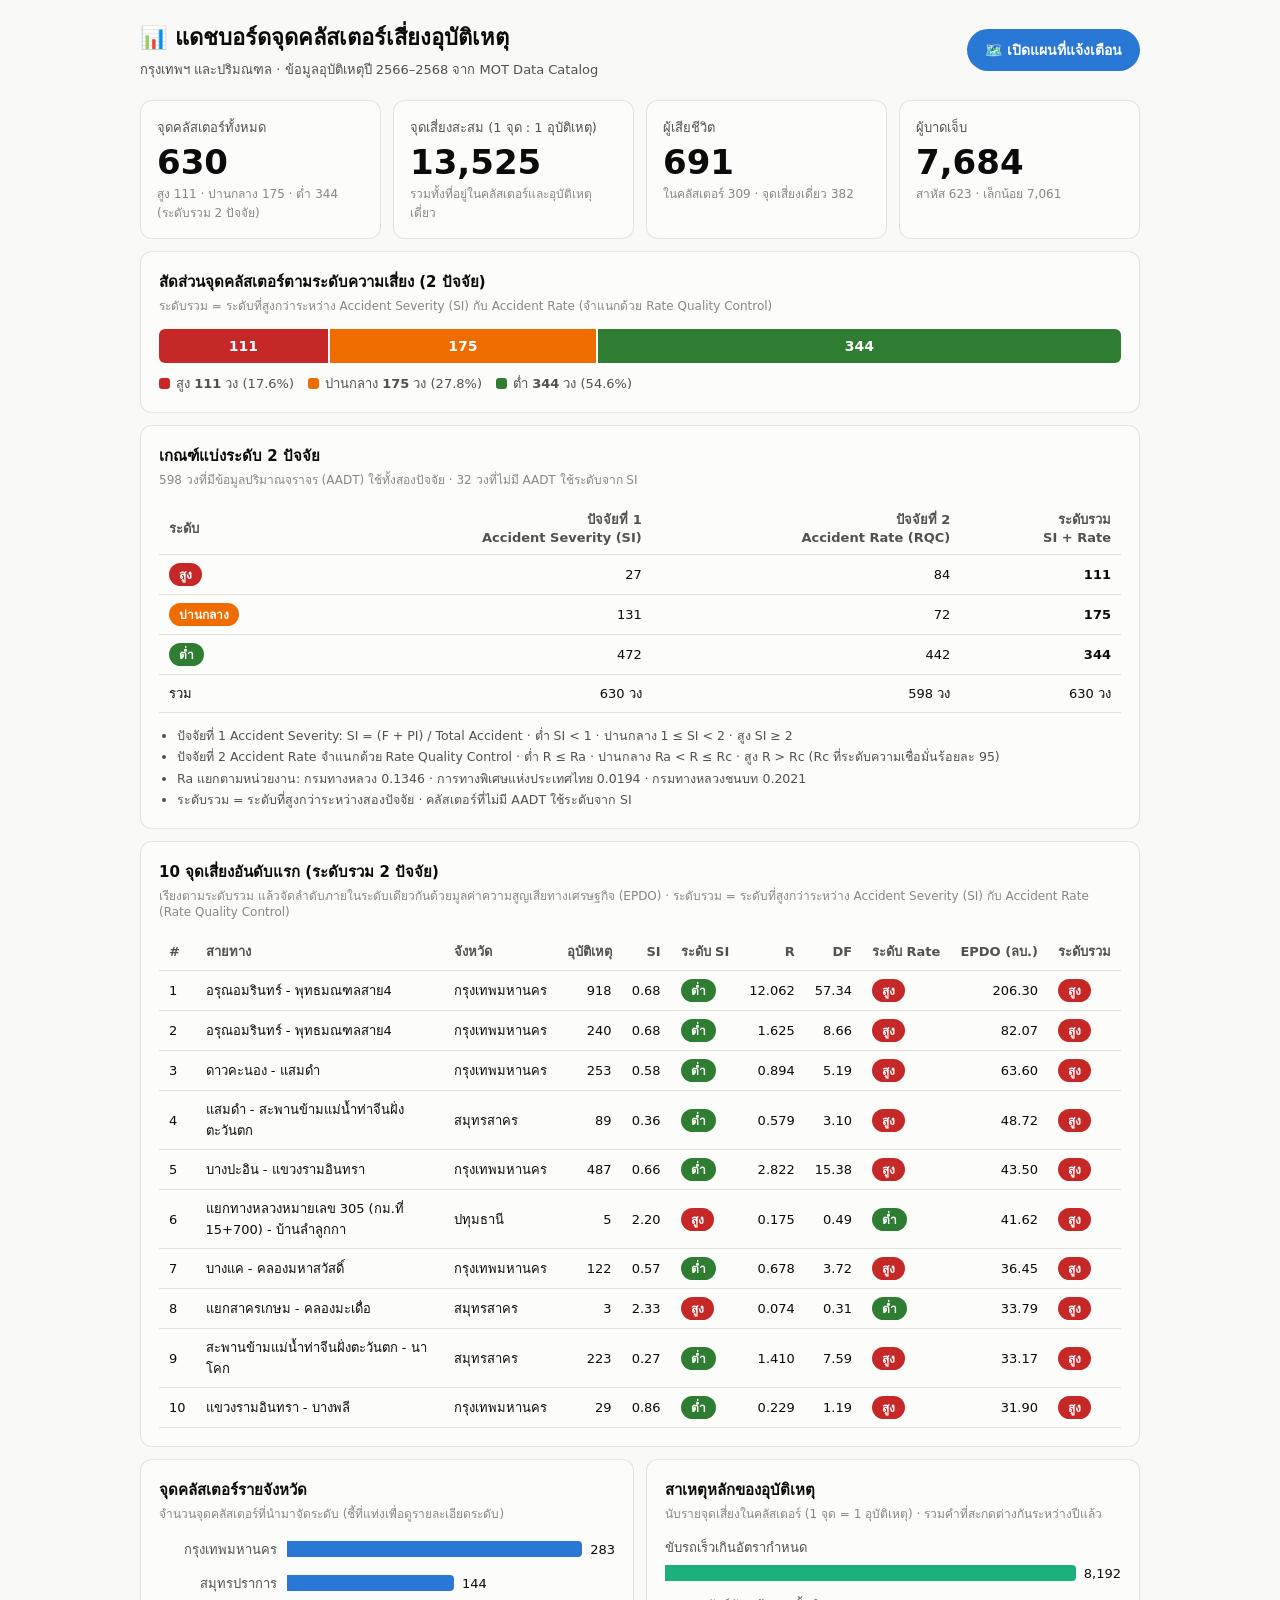
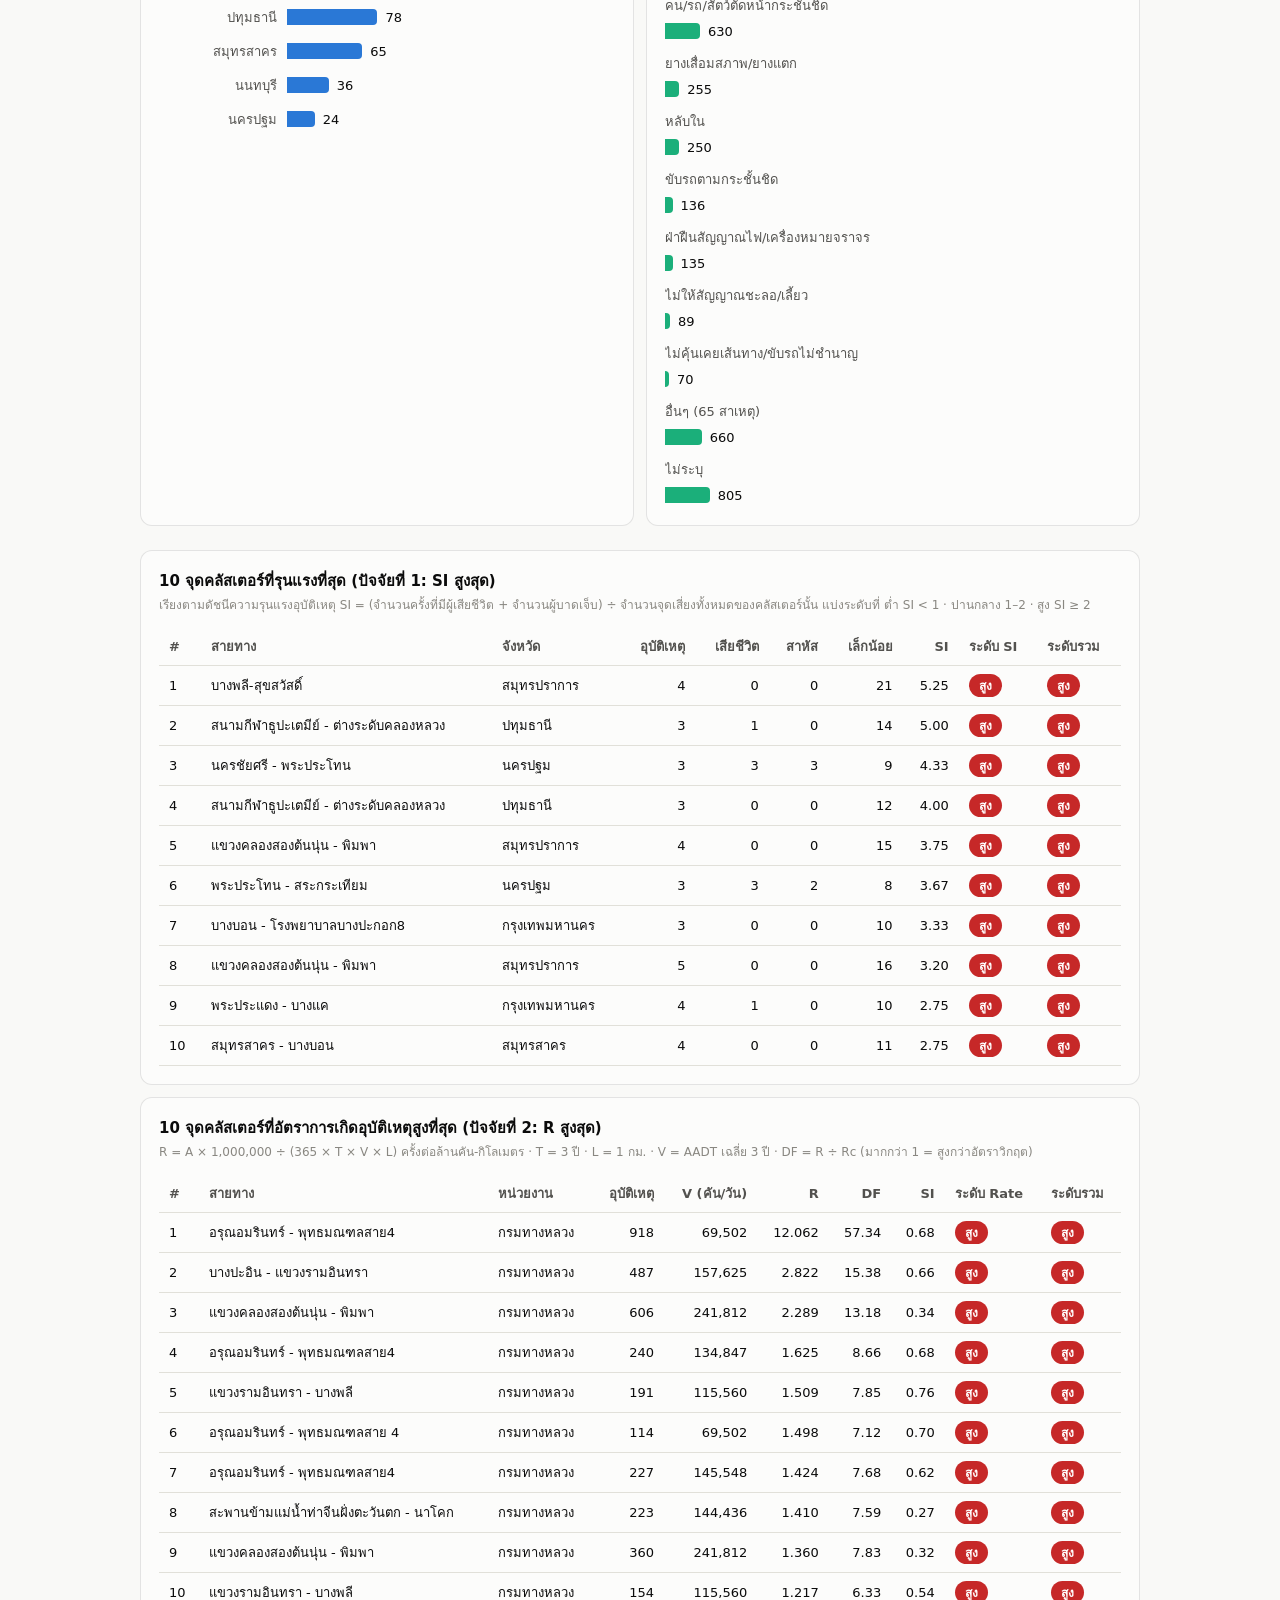
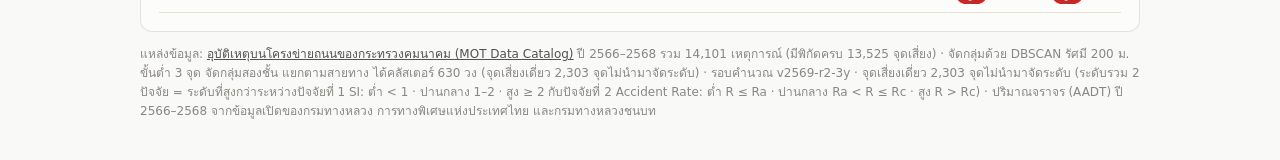
==== commit 4e41d19b: "dashboard: footer note shows two-factor combined-level criteria Co-Authored-By: Claude Opus 5.5 <nor" ====
--- a/dashboard.html
+++ b/dashboard.html
@@ -159,6 +159,6 @@
   <div id="loading" class="load-msg">กำลังโหลดข้อมูล...</div>
   <div id="tooltip" class="tooltip hidden" role="status"></div>
 
-  <script src="js/dashboard.js?v=14"></script>
+  <script src="js/dashboard.js?v=15"></script>
 </body>
 </html>
